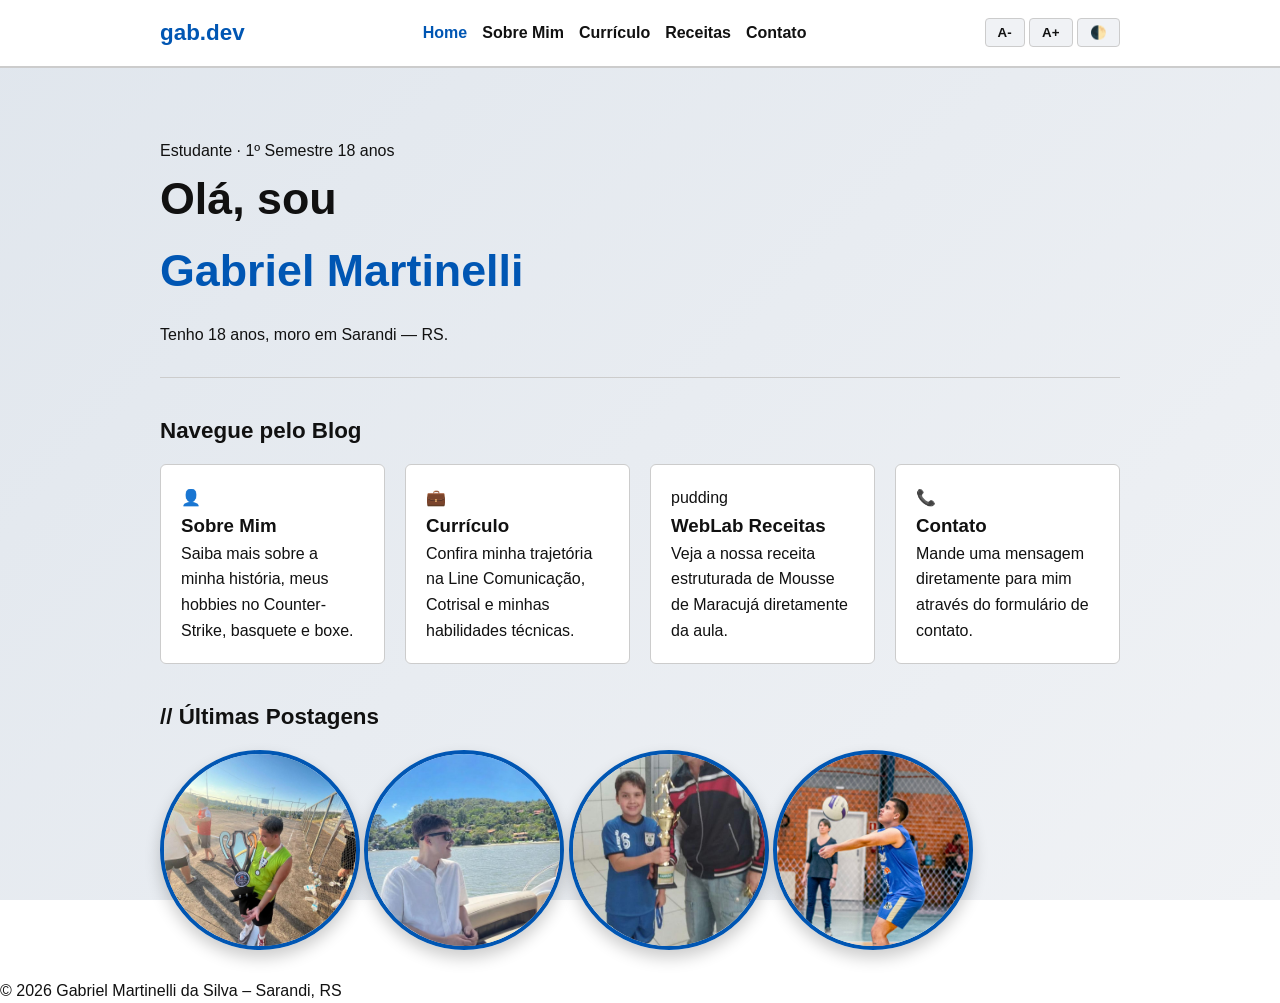
==== index.html @ 5a702da6 "Add project files" ====
<!DOCTYPE html>
<html lang="pt-BR">
<head>
    <meta charset="UTF-8">
    <meta name="viewport" content="width=device-width, initial-scale=1.0">
    <title>Gabriel Martinelli – Blog</title>
    <link rel="stylesheet" href="css/style.css">
</head>
<body>

    <header>
        <div class="nav-inner">
            <a class="nav-logo" href="index.html">gab.dev</a>
            <ul class="nav-links">
                <li><a href="index.html" class="active">Home</a></li>
                <li><a href="about.html" target="_blank">Sobre Mim</a></li>
                <li><a href="curriculum.html" target="_blank">Currículo</a></li>
                <li><a href="receitas.html" target="_blank">Receitas</a></li>
                <li><a href="contact.html" target="_blank">Contato</a></li>
            </ul>
            <div class="nav-controls">
                <button class="btn-icon" title="Diminuir fonte" onclick="diminuirFonte()">A-</button>
                <button class="btn-icon" title="Aumentar fonte" onclick="aumentarFonte()">A+</button>
                <button class="btn-icon" title="Alternar tema" onclick="mudarTema()">🌓</button>
            </div>
        </div>
    </header>

    <main class="container">
        <div class="hero">
            <p class="hero-tag">Estudante · 1º Semestre 18 anos</p>
            <h1>Olá, sou <br><span>Gabriel Martinelli</span></h1>
            <p class="hero-desc">Tenho 18 anos, moro em Sarandi — RS.</p>
        </div>

        <h2 class="section-title">Navegue pelo Blog</h2>
        <div class="home-grid">
            <a href="about.html" target="_blank" class="home-card">
                <div class="card-icon">👤</div>
                <h3>Sobre Mim</h3>
                <p>Saiba mais sobre a minha história, meus hobbies no Counter-Strike, basquete e boxe.</p>
            </a>

            <a href="curriculum.html" target="_blank" class="home-card">
                <div class="card-icon">💼</div>
                <h3>Currículo</h3>
                <p>Confira minha trajetória na Line Comunicação, Cotrisal e minhas habilidades técnicas.</p>
            </a>

            <a href="receitas.html" target="_blank" class="home-card">
                <div class="card-icon"> pudding </div>
                <h3>WebLab Receitas</h3>
                <p>Veja a nossa receita estruturada de Mousse de Maracujá diretamente da aula.</p>
            </a>

            <a href="contact.html" target="_blank" class="home-card">
                <div class="card-icon">📞</div>
                <h3>Contato</h3>
                <p>Mande uma mensagem diretamente para mim através do formulário de contato.</p>
            </a>
        </div>

        <h2 class="section-title">// Últimas Postagens</h2>
       <div class="gallery-item">
            <img src="assets/cash.jpeg" alt="Gabriel com dinheiro">
        </div>
        <div class="gallery-item">
            <img src="assets/jurere.jpeg" alt="Gabriel em Jurerê">
        </div>
        <div class="gallery-item">
            <img src="assets/trofeu.jpeg" alt="Gabriel com o troféu">
            <img src="assets/volei.jpeg" alt="Gabriel volei">

        </div>
    </main>

    <footer>
        <p>&copy; 2026 Gabriel Martinelli da Silva – Sarandi, RS</p>
    </footer>

    <script src="js/script.js"></script>
</body>
</html>
---- css/style.css ----
:root {
    --bg-main: #f0f2f5;
    --bg-gradient: linear-gradient(135deg, #e0e6ed 0%, #f0f2f5 100%);
    --bg-card: #ffffff;
    --text-main: #111111;
    --text-muted: #555555;
    --accent: #0056b3;
    --header-bg: #ffffff;
    --card-hover: #f8fafc;
    --border: #cccccc;
}

body.modo-escuro {
    --bg-main: #0f172a;
    --bg-gradient: linear-gradient(135deg, #1e293b 0%, #0f172a 100%);
    --bg-card: #1e293b;
    --text-main: #f8fafc;
    --text-muted: #94a3b8;
    --accent: #38bdf8;
    --header-bg: #1e293b;
    --card-hover: #334155;
    --border: #334155;
}

* {
    box-sizing: border-box;
    margin: 0;
    padding: 0;
}

body {
    background: var(--bg-gradient);
    background-attachment: fixed; /* Mantém o fundo bonito e travado ao rolar a página */
    color: var(--text-main);
    font-family: Arial, sans-serif;
    line-height: 1.6;
    transition: background 0.2s, color 0.2s;
    font-size: 16px;
    min-height: 100vh;
}

.container {
    max-width: 1000px;
    margin: 0 auto;
    padding: 20px;
}

header {
    background-color: var(--header-bg);
    border-bottom: 2px solid var(--border);
    padding: 15px 0;
}

.nav-inner {
    max-width: 1000px;
    margin: 0 auto;
    display: flex;
    justify-content: space-between;
    align-items: center;
    padding: 0 20px;
}

.nav-logo {
    font-size: 1.4rem;
    font-weight: bold;
    color: var(--accent);
    text-decoration: none;
}

.nav-links {
    list-style: none;
    display: flex;
    gap: 15px;
}

.nav-links a {
    color: var(--text-main);
    text-decoration: none;
    font-weight: bold;
}

.nav-links a:hover, .nav-links a.active {
    color: var(--accent);
}

.btn-icon {
    background: var(--bg-main);
    border: 1px solid var(--border);
    color: var(--text-main);
    padding: 6px 12px;
    cursor: pointer;
    border-radius: 4px;
    font-weight: bold;
}

.hero {
    padding: 50px 0 30px 0;
    border-bottom: 1px solid var(--border);
}

.hero h1 {
    font-size: 2.8rem;
    color: var(--text-main); /* Isso faz o "Gabriel Martinelli" mudar de cor no dark mode! */
    margin-bottom: 15px;
}

.hero h1 span {
    color: var(--accent);
}

.section-title {
    font-size: 1.4rem;
    margin: 35px 0 15px 0;
}

/* GRID DE QUADRADOS DA PRINCIPAL */
.home-grid {
    display: grid;
    grid-template-columns: repeat(auto-fit, minmax(220px, 1fr));
    gap: 20px;
}

/* ===================================================
   CÓDIGO DAS FOTOS REDONDAS (CORRIGIDO E SEM ERROS)
   =================================================== */
.gallery-grid {
    display: flex !important;
    flex-direction: row !important;
    gap: 15px !important;
    justify-content: center !important;
    flex-wrap: nowrap !important;
    margin-top: 30px;
    margin-bottom: 50px;
    width: 100%;
}

.gallery-item {
    display: inline-block !important;
    width: auto !important;
    height: auto !important;
}

.gallery-grid img, .gallery-item img {
    width: 200px !important;
    height: 200px !important;
    object-fit: cover !important;
    border-radius: 50% !important;
    border: 4px solid var(--accent) !important;
    box-shadow: 0 8px 16px rgba(0, 0, 0, 0.2);
    transition: transform 0.3s ease, box-shadow 0.3s ease;
}
/* =================================================== */

/* QUADRADOS DE NAVEGAÇÃO */
.home-card {
    background-color: var(--bg-card);
    border: 1px solid var(--border);
    padding: 20px;
    border-radius: 6px;
    text-decoration: none;
    color: var(--text-main);
    transition: all 0.2s;
}
/* ===================================================
   ESTILO DO CURRÍCULO (CARDS MODERNOS)
   =================================================== */
.curriculo-container {
    display: flex;
    flex-direction: column;
    gap: 20px;
    margin-top: 30px;
    max-width: 800px;
    margin-left: auto;
    margin-right: auto;
}

.card-experiencia {
    background-color: var(--bg-card); /* Usa a variável do seu tema */
    padding: 20px;
    border-radius: 10px;
    border-left: 5px solid var(--accent); /* Usa a cor de destaque do seu tema */
    transition: 0.3s;
}

.card-experiencia:hover {
    filter: brightness(1.2); /* Efeito de brilho ao passar o mouse */
    transform: scale(1.02);
}

.card-experiencia h3 {
    margin: 0;
    color: var(--text-main);
}

.card-experiencia .cargo {
    color: var(--text-muted);
    font-size: 0.9em;
    margin-top: 5px;
}
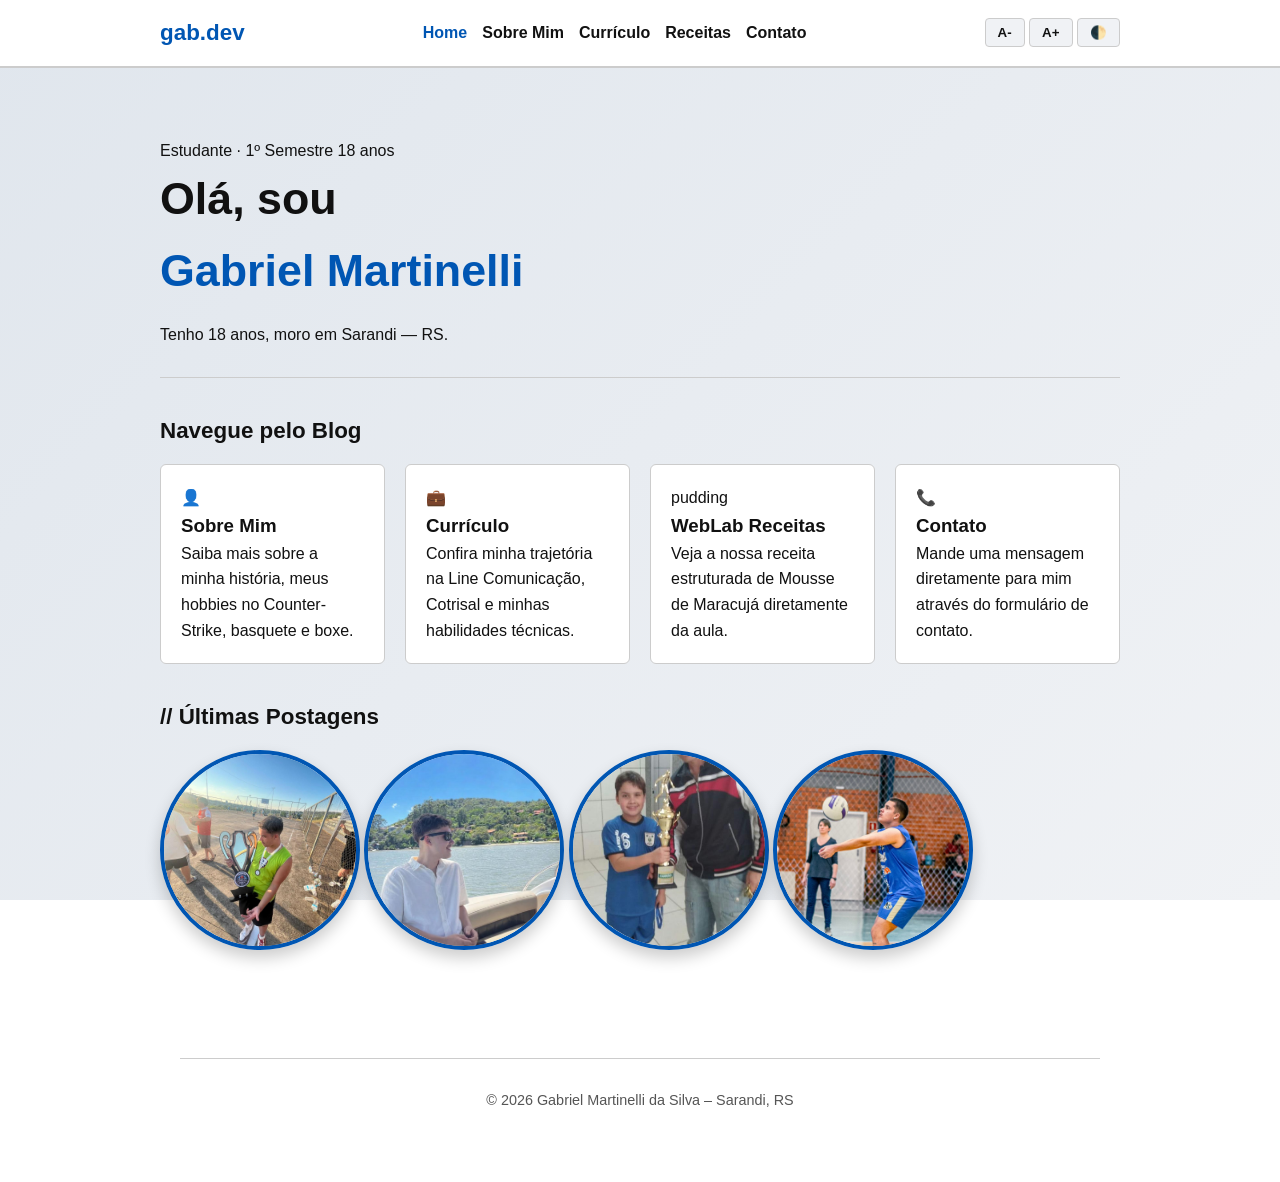
==== commit 4c4bb398: "altera contact,css,index" ====
--- a/index.html
+++ b/index.html
@@ -72,11 +72,15 @@
             <img src="assets/volei.jpeg" alt="Gabriel volei">
 
         </div>
+        
+   <main class="container page-content">
     </main>
 
+<div class="container">
     <footer>
         <p>&copy; 2026 Gabriel Martinelli da Silva – Sarandi, RS</p>
     </footer>
+</div>
 
     <script src="js/script.js"></script>
 </body>
--- a/css/style.css
+++ b/css/style.css
@@ -175,15 +175,15 @@
 }
 
 .card-experiencia {
-    background-color: var(--bg-card); /* Usa a variável do seu tema */
+    background-color: var(--bg-card);
     padding: 20px;
     border-radius: 10px;
-    border-left: 5px solid var(--accent); /* Usa a cor de destaque do seu tema */
+    border-left: 5px solid var(--accent);
     transition: 0.3s;
 }
 
 .card-experiencia:hover {
-    filter: brightness(1.2); /* Efeito de brilho ao passar o mouse */
+    filter: brightness(1.2);
     transform: scale(1.02);
 }
 
@@ -196,4 +196,66 @@
     color: var(--text-muted);
     font-size: 0.9em;
     margin-top: 5px;
+}
+
+/* ===================================================
+   AJUSTE DO RODAPÉ
+   =================================================== */
+footer {
+    text-align: center;      
+    padding: 30px 0;         
+    margin-top: 40px;        
+    width: 100%;            
+    border-top: 1px solid var(--border); 
+}
+
+footer p {
+    color: var(--text-muted); 
+    font-size: 0.9em;
+}
+
+/* ===================================================
+   ESTILO DO FORMULÁRIO DE CONTATO
+   =================================================== */
+.form-container {
+    max-width: 600px;
+    margin: 40px auto;
+    padding: 30px;
+    background-color: var(--bg-card);
+    border-radius: 10px;
+    box-shadow: 0 4px 6px rgba(0,0,0,0.1);
+}
+
+.form-group {
+    margin-bottom: 15px;
+}
+
+.form-group label {
+    display: block;
+    margin-bottom: 5px;
+    color: var(--text-main);
+}
+
+.form-group input, 
+.form-group textarea {
+    width: 100%;
+    padding: 10px;
+    border-radius: 6px;
+    border: 1px solid var(--border);
+    background-color: var(--bg-main);
+    color: var(--text-main);
+}
+
+.btn-enviar {
+    padding: 10px 20px;
+    background-color: var(--accent);
+    color: #ffffff;
+    border: none;
+    border-radius: 6px;
+    cursor: pointer;
+    transition: 0.3s;
+}
+
+.btn-enviar:hover {
+    filter: brightness(1.2);
 }
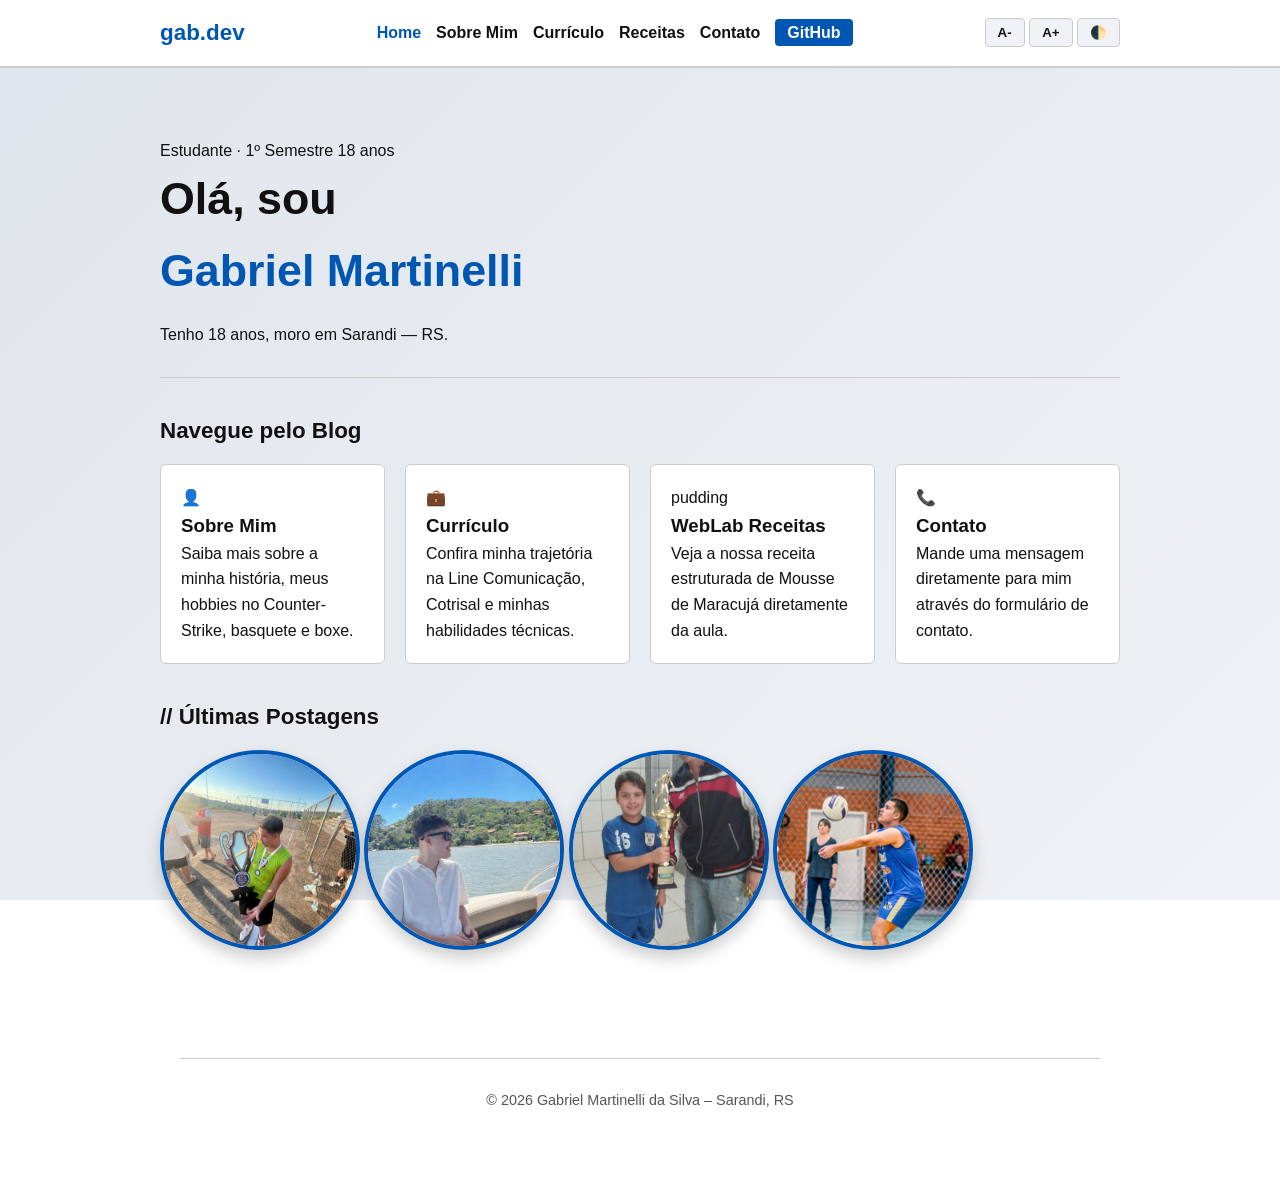
==== commit 0c59517f: "alterar dados do css index e contact" ====
--- a/index.html
+++ b/index.html
@@ -17,6 +17,7 @@
                 <li><a href="curriculum.html" target="_blank">Currículo</a></li>
                 <li><a href="receitas.html" target="_blank">Receitas</a></li>
                 <li><a href="contact.html" target="_blank">Contato</a></li>
+                <li><a href="https://github.com/gabrielmartinellidasilva55-bot/blog" target="_blank">GitHub</a></li>
             </ul>
             <div class="nav-controls">
                 <button class="btn-icon" title="Diminuir fonte" onclick="diminuirFonte()">A-</button>
@@ -72,7 +73,7 @@
             <img src="assets/volei.jpeg" alt="Gabriel volei">
 
         </div>
-        
+
    <main class="container page-content">
     </main>
 
--- a/css/style.css
+++ b/css/style.css
@@ -258,4 +258,16 @@
 
 .btn-enviar:hover {
     filter: brightness(1.2);
+}
+
+/* Destaque para o link do GitHub */
+.nav-links li:last-child a {
+    background-color: var(--accent);
+    color: #ffffff;
+    padding: 5px 12px;
+    border-radius: 4px;
+}
+
+.nav-links li:last-child a:hover {
+    filter: brightness(1.2);
 }
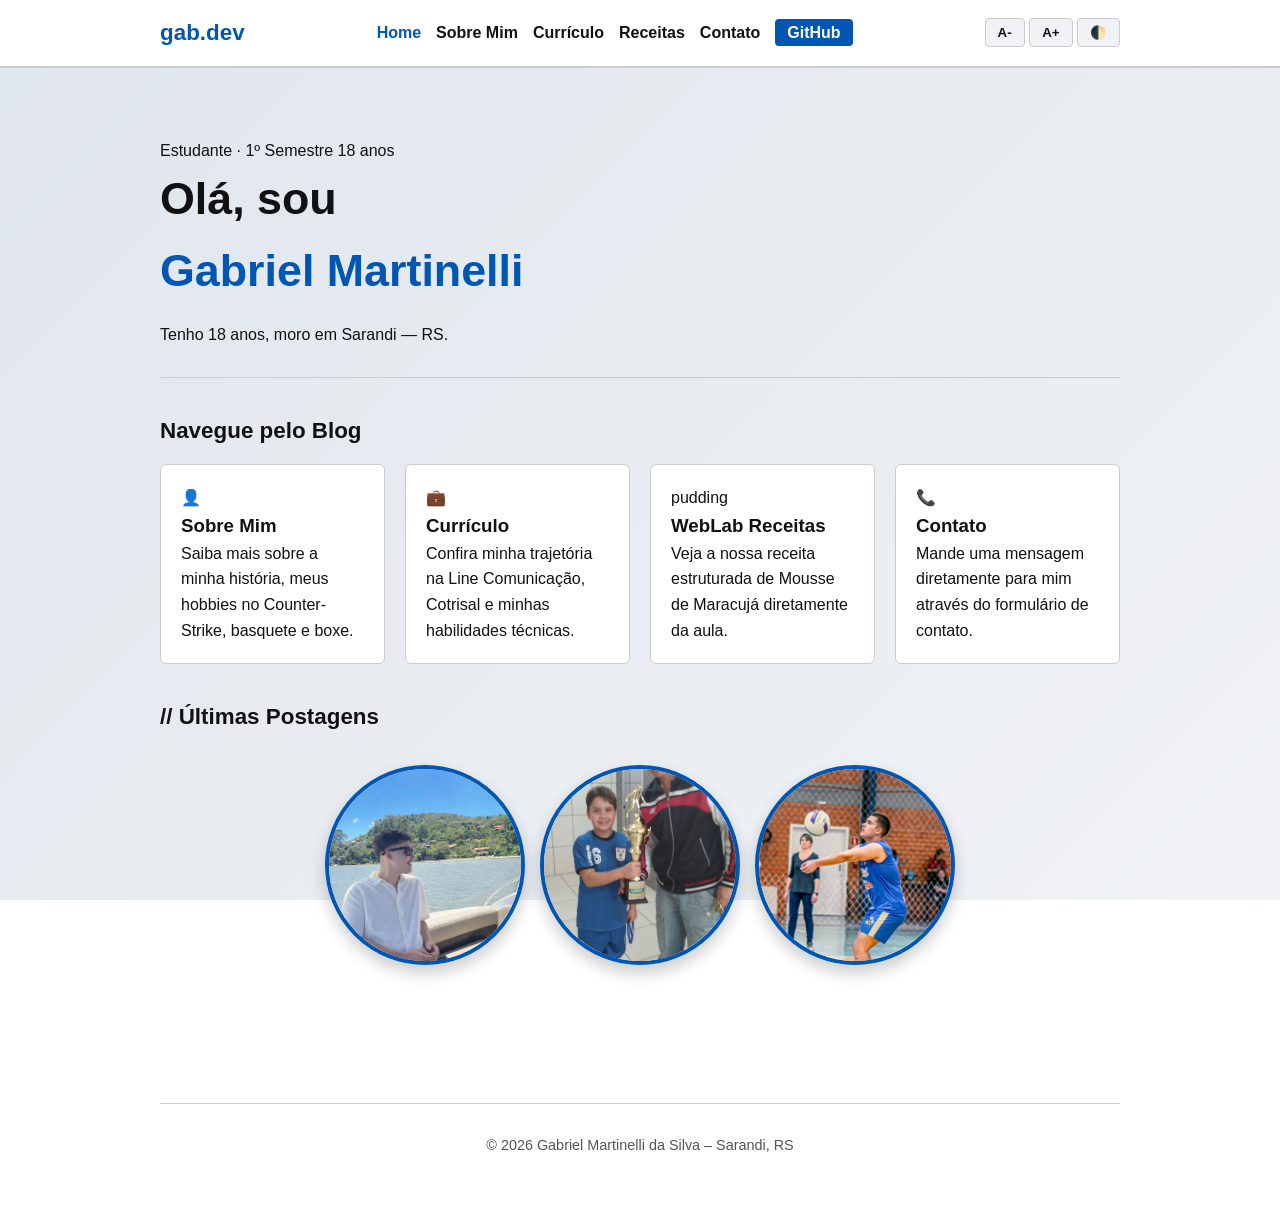
==== commit 27c53f6d: "adiciona foto, muda a receita e espaçamento no css" ====
--- a/index.html
+++ b/index.html
@@ -17,7 +17,7 @@
                 <li><a href="curriculum.html" target="_blank">Currículo</a></li>
                 <li><a href="receitas.html" target="_blank">Receitas</a></li>
                 <li><a href="contact.html" target="_blank">Contato</a></li>
-                <li><a href="https://github.com/gabrielmartinellidasilva55-bot/blog" target="_blank">GitHub</a></li>
+                <li><a href="https://github.com/gabrielmartinellidasilva55-bot/blogeu" target="_blank">GitHub</a></li>
             </ul>
             <div class="nav-controls">
                 <button class="btn-icon" title="Diminuir fonte" onclick="diminuirFonte()">A-</button>
@@ -61,27 +61,20 @@
             </a>
         </div>
 
-        <h2 class="section-title">// Últimas Postagens</h2>
-       <div class="gallery-item">
-            <img src="assets/cash.jpeg" alt="Gabriel com dinheiro">
-        </div>
-        <div class="gallery-item">
-            <img src="assets/jurere.jpeg" alt="Gabriel em Jurerê">
-        </div>
-        <div class="gallery-item">
-            <img src="assets/trofeu.jpeg" alt="Gabriel com o troféu">
-            <img src="assets/volei.jpeg" alt="Gabriel volei">
-
+     <h2 class="section-title">// Últimas Postagens</h2>
+        <div class="gallery-grid">
+                
+            <div class="gallery-item"><img src="assets/jurere.jpeg" alt="Gabriel em Jurerê"></div>
+            <div class="gallery-item"><img src="assets/trofeu.jpeg" alt="Gabriel com o troféu"></div>
+            <div class="gallery-item"><img src="assets/volei.jpeg" alt="Gabriel volei"></div>
         </div>
 
-   <main class="container page-content">
-    </main>
-
-<div class="container">
-    <footer>
-        <p>&copy; 2026 Gabriel Martinelli da Silva – Sarandi, RS</p>
-    </footer>
-</div>
+   </main>
+    <div class="container">
+        <footer>
+            <p>&copy; 2026 Gabriel Martinelli da Silva – Sarandi, RS</p>
+        </footer>
+    </div>
 
     <script src="js/script.js"></script>
 </body>
--- a/css/style.css
+++ b/css/style.css
@@ -270,4 +270,15 @@
 
 .nav-links li:last-child a:hover {
     filter: brightness(1.2);
-}+}
+.foto {
+    display: flex; /* Ativa o Flexbox */
+    justify-content: center; /* Centraliza na horizontal */
+  
+}
+.ingredients-list {
+    line-height: 3.5; 
+}
+.steps-list {
+    line-height: 3.5; 
+}
